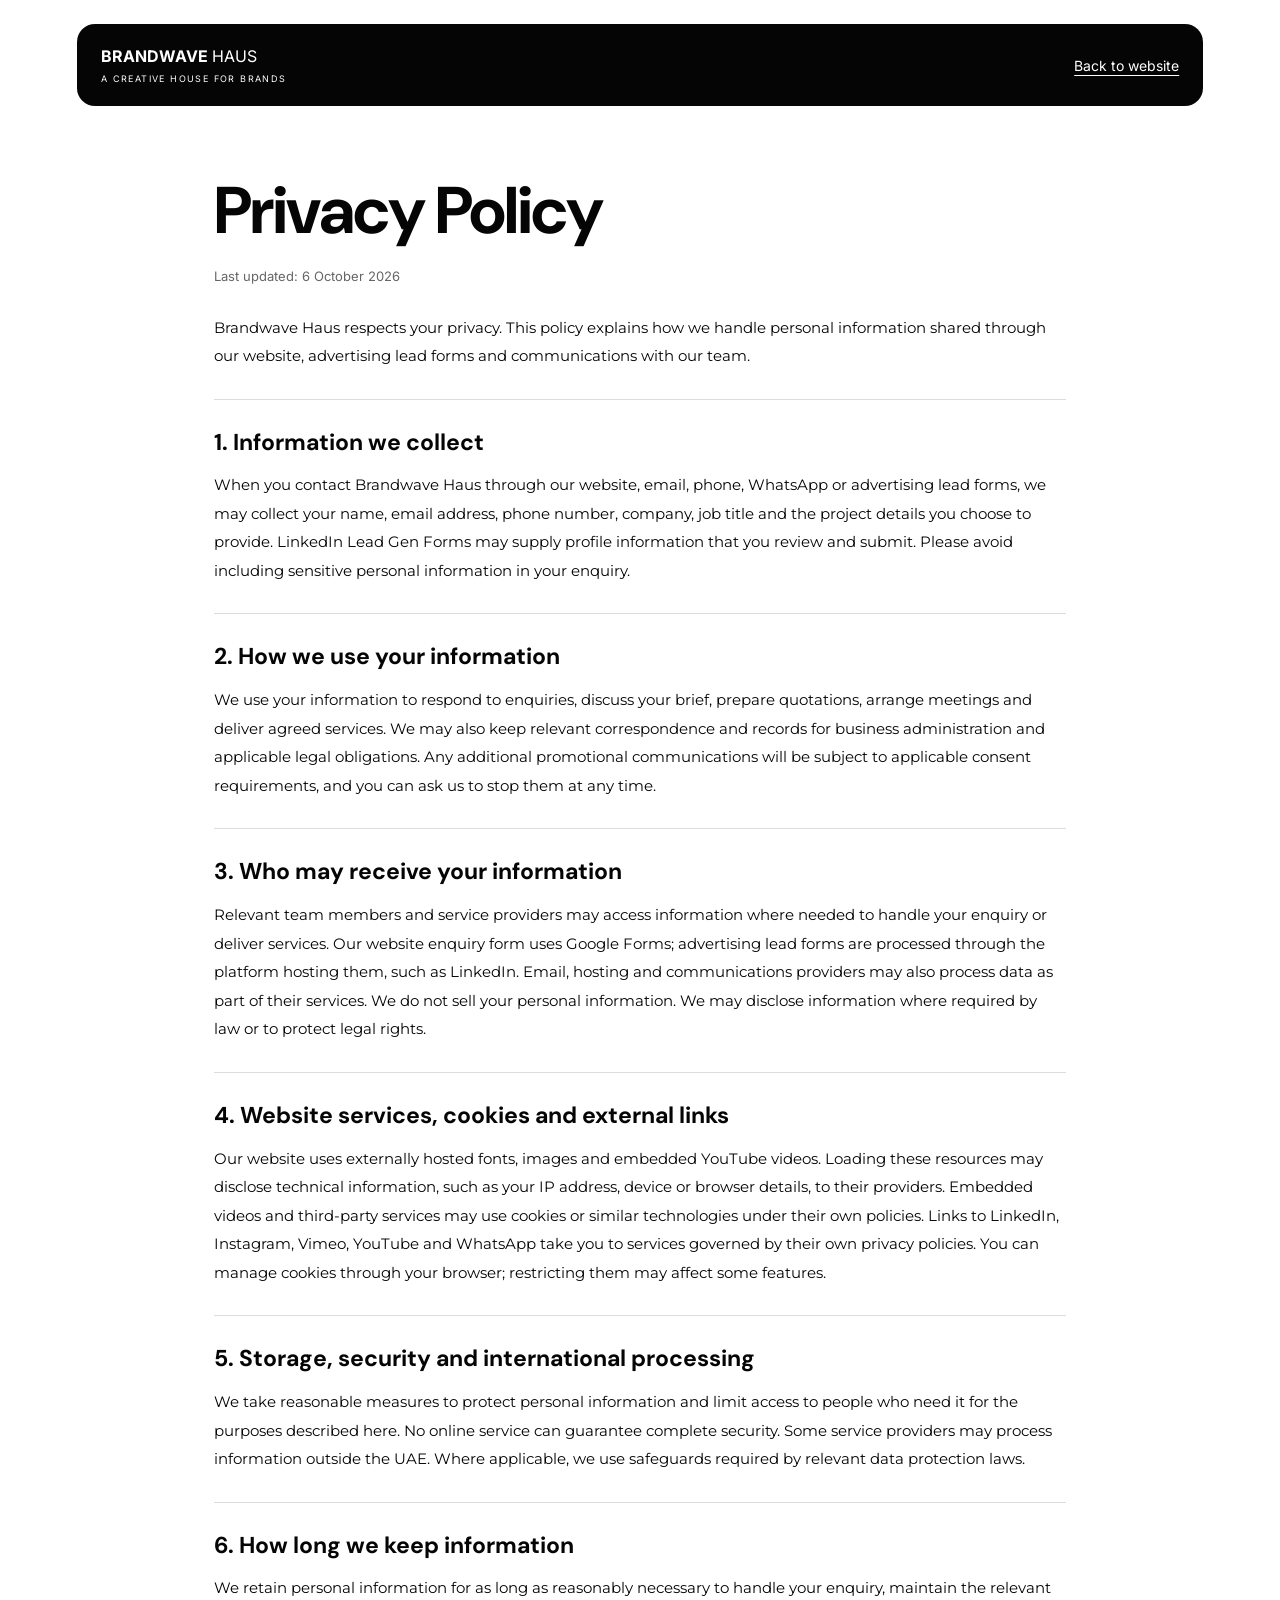
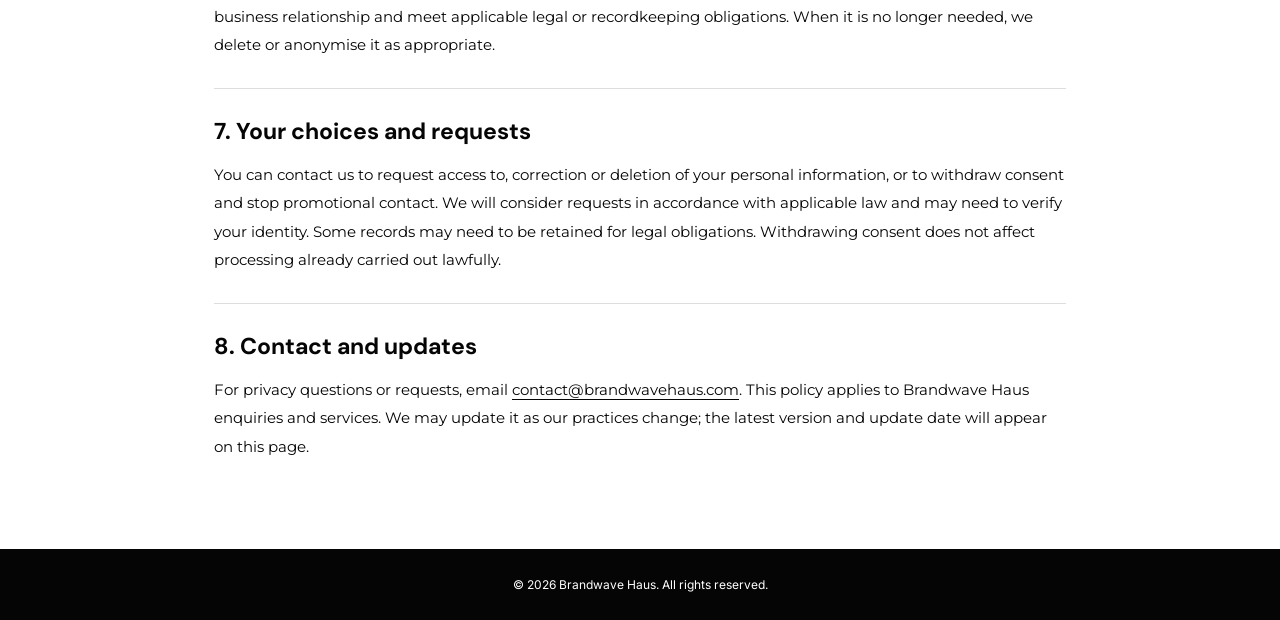
==== privacy-policy/index.html @ fa205906 "Add files via upload" ====
<!DOCTYPE html><html lang="en"><head><meta charset="utf-8"><meta name="viewport" content="width=device-width,initial-scale=1"><meta name="description" content="How Brandwave Haus handles website enquiries and advertising lead form information."><meta name="referrer" content="strict-origin-when-cross-origin"><title>Privacy Policy | Brandwave Haus</title><link rel="canonical" href="https://www.brandwavehaus.com/privacy-policy/"><link href="https://fonts.googleapis.com/css2?family=DM+Sans:wght@400;500;700&family=Inter:wght@400;500&family=Montserrat:wght@400&display=swap" rel="stylesheet"><style>*{box-sizing:border-box}body{margin:0;background:#fff;color:#050505;font-family:Montserrat,Arial,sans-serif}header{padding:24px clamp(20px,6vw,100px)}.bar{display:flex;justify-content:space-between;align-items:center;gap:20px;background:#050505;color:white;border-radius:18px;padding:22px 24px}a{color:inherit;text-underline-offset:4px}a:focus-visible{outline:2px solid currentColor;outline-offset:5px}.brand{text-decoration:none;font-family:Inter,Arial,sans-serif;white-space:nowrap}.tag{display:block;font-size:9px;letter-spacing:1.4px;margin-top:7px}.back{font:400 14px Inter,Arial,sans-serif}main{max-width:900px;padding:45px 24px 70px;margin:auto}h1,h2{font-family:'DM Sans',Arial,sans-serif}h1{font-size:clamp(38px,7vw,66px);line-height:1.1;margin:0 0 20px;letter-spacing:-2px}h2{font-size:23px;line-height:1.3;margin:0 0 14px}p{font-size:15px;line-height:1.9;margin:0 0 18px}.date{font:400 13px Inter,Arial,sans-serif;color:#666;margin-bottom:30px}section{border-top:1px solid #ddd;padding-top:28px;margin-top:28px}footer{background:#050505;color:white;padding:28px 24px;text-align:center;font:400 12px Inter,Arial,sans-serif}@media(max-width:480px){.bar{padding:18px 16px;align-items:flex-start}.brand{font-size:14px}.tag{font-size:7px;letter-spacing:.6px}.back{font-size:12px;max-width:70px}main{padding-top:30px}h2{font-size:21px}}</style></head><body><header><div class="bar"><a class="brand" href="/"><strong>BRANDWAVE</strong> HAUS<span class="tag">A CREATIVE HOUSE FOR BRANDS</span></a><a class="back" href="/">Back to website</a></div></header><main><h1>Privacy Policy</h1><p class="date">Last updated: 6 October 2026</p><p>Brandwave Haus respects your privacy. This policy explains how we handle personal information shared through our website, advertising lead forms and communications with our team.</p><section><h2>1. Information we collect</h2><p>When you contact Brandwave Haus through our website, email, phone, WhatsApp or advertising lead forms, we may collect your name, email address, phone number, company, job title and the project details you choose to provide. LinkedIn Lead Gen Forms may supply profile information that you review and submit. Please avoid including sensitive personal information in your enquiry.</p></section>
<section><h2>2. How we use your information</h2><p>We use your information to respond to enquiries, discuss your brief, prepare quotations, arrange meetings and deliver agreed services. We may also keep relevant correspondence and records for business administration and applicable legal obligations. Any additional promotional communications will be subject to applicable consent requirements, and you can ask us to stop them at any time.</p></section>
<section><h2>3. Who may receive your information</h2><p>Relevant team members and service providers may access information where needed to handle your enquiry or deliver services. Our website enquiry form uses Google Forms; advertising lead forms are processed through the platform hosting them, such as LinkedIn. Email, hosting and communications providers may also process data as part of their services. We do not sell your personal information. We may disclose information where required by law or to protect legal rights.</p></section>
<section><h2>4. Website services, cookies and external links</h2><p>Our website uses externally hosted fonts, images and embedded YouTube videos. Loading these resources may disclose technical information, such as your IP address, device or browser details, to their providers. Embedded videos and third-party services may use cookies or similar technologies under their own policies. Links to LinkedIn, Instagram, Vimeo, YouTube and WhatsApp take you to services governed by their own privacy policies. You can manage cookies through your browser; restricting them may affect some features.</p></section>
<section><h2>5. Storage, security and international processing</h2><p>We take reasonable measures to protect personal information and limit access to people who need it for the purposes described here. No online service can guarantee complete security. Some service providers may process information outside the UAE. Where applicable, we use safeguards required by relevant data protection laws.</p></section>
<section><h2>6. How long we keep information</h2><p>We retain personal information for as long as reasonably necessary to handle your enquiry, maintain the relevant business relationship and meet applicable legal or recordkeeping obligations. When it is no longer needed, we delete or anonymise it as appropriate.</p></section>
<section><h2>7. Your choices and requests</h2><p>You can contact us to request access to, correction or deletion of your personal information, or to withdraw consent and stop promotional contact. We will consider requests in accordance with applicable law and may need to verify your identity. Some records may need to be retained for legal obligations. Withdrawing consent does not affect processing already carried out lawfully.</p></section>
<section><h2>8. Contact and updates</h2><p>For privacy questions or requests, email <a href="mailto:contact@brandwavehaus.com">contact@brandwavehaus.com</a>. This policy applies to Brandwave Haus enquiries and services. We may update it as our practices change; the latest version and update date will appear on this page.</p></section></main><footer>© 2026 Brandwave Haus. All rights reserved.</footer></body></html>
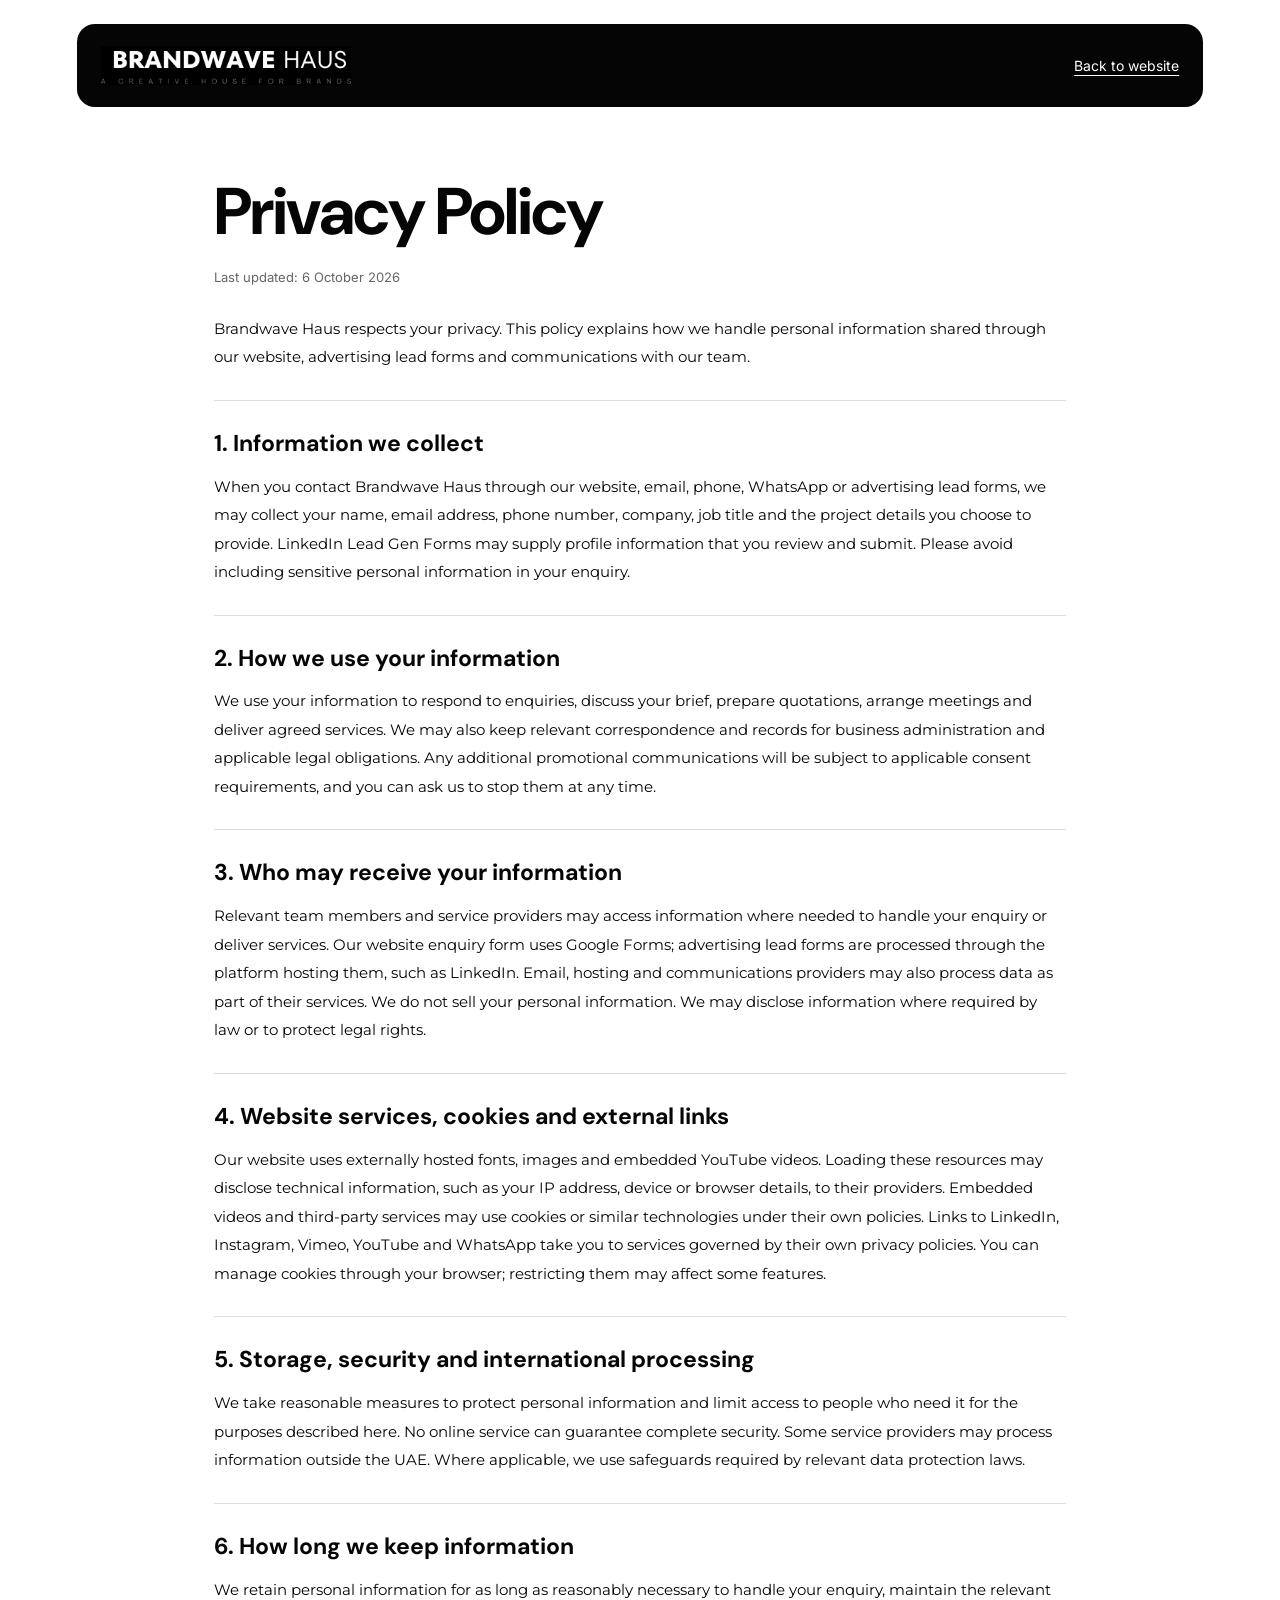
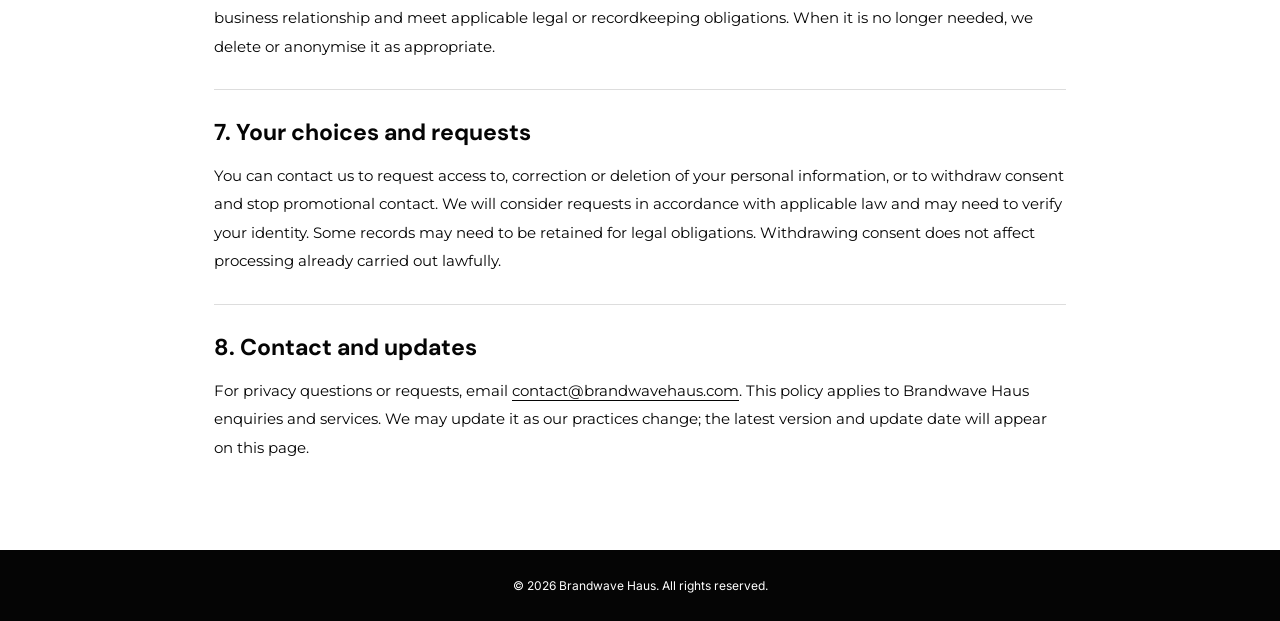
==== commit b6dff3b6: "Add files via upload" ====
--- a/privacy-policy/index.html
+++ b/privacy-policy/index.html
@@ -1,4 +1,10 @@
-<!DOCTYPE html><html lang="en"><head><meta charset="utf-8"><meta name="viewport" content="width=device-width,initial-scale=1"><meta name="description" content="How Brandwave Haus handles website enquiries and advertising lead form information."><meta name="referrer" content="strict-origin-when-cross-origin"><title>Privacy Policy | Brandwave Haus</title><link rel="canonical" href="https://www.brandwavehaus.com/privacy-policy/"><link href="https://fonts.googleapis.com/css2?family=DM+Sans:wght@400;500;700&family=Inter:wght@400;500&family=Montserrat:wght@400&display=swap" rel="stylesheet"><style>*{box-sizing:border-box}body{margin:0;background:#fff;color:#050505;font-family:Montserrat,Arial,sans-serif}header{padding:24px clamp(20px,6vw,100px)}.bar{display:flex;justify-content:space-between;align-items:center;gap:20px;background:#050505;color:white;border-radius:18px;padding:22px 24px}a{color:inherit;text-underline-offset:4px}a:focus-visible{outline:2px solid currentColor;outline-offset:5px}.brand{text-decoration:none;font-family:Inter,Arial,sans-serif;white-space:nowrap}.tag{display:block;font-size:9px;letter-spacing:1.4px;margin-top:7px}.back{font:400 14px Inter,Arial,sans-serif}main{max-width:900px;padding:45px 24px 70px;margin:auto}h1,h2{font-family:'DM Sans',Arial,sans-serif}h1{font-size:clamp(38px,7vw,66px);line-height:1.1;margin:0 0 20px;letter-spacing:-2px}h2{font-size:23px;line-height:1.3;margin:0 0 14px}p{font-size:15px;line-height:1.9;margin:0 0 18px}.date{font:400 13px Inter,Arial,sans-serif;color:#666;margin-bottom:30px}section{border-top:1px solid #ddd;padding-top:28px;margin-top:28px}footer{background:#050505;color:white;padding:28px 24px;text-align:center;font:400 12px Inter,Arial,sans-serif}@media(max-width:480px){.bar{padding:18px 16px;align-items:flex-start}.brand{font-size:14px}.tag{font-size:7px;letter-spacing:.6px}.back{font-size:12px;max-width:70px}main{padding-top:30px}h2{font-size:21px}}</style></head><body><header><div class="bar"><a class="brand" href="/"><strong>BRANDWAVE</strong> HAUS<span class="tag">A CREATIVE HOUSE FOR BRANDS</span></a><a class="back" href="/">Back to website</a></div></header><main><h1>Privacy Policy</h1><p class="date">Last updated: 6 October 2026</p><p>Brandwave Haus respects your privacy. This policy explains how we handle personal information shared through our website, advertising lead forms and communications with our team.</p><section><h2>1. Information we collect</h2><p>When you contact Brandwave Haus through our website, email, phone, WhatsApp or advertising lead forms, we may collect your name, email address, phone number, company, job title and the project details you choose to provide. LinkedIn Lead Gen Forms may supply profile information that you review and submit. Please avoid including sensitive personal information in your enquiry.</p></section>
+<!DOCTYPE html><html lang="en"><head><meta charset="utf-8"><meta name="viewport" content="width=device-width,initial-scale=1"><meta name="description" content="How Brandwave Haus handles website enquiries and advertising lead form information."><meta name="referrer" content="strict-origin-when-cross-origin"><title>Privacy Policy | Brandwave Haus</title><link rel="canonical" href="https://www.brandwavehaus.com/privacy-policy/"><link href="https://fonts.googleapis.com/css2?family=DM+Sans:wght@400;500;700&family=Inter:wght@400;500&family=Montserrat:wght@400&display=swap" rel="stylesheet"><style>*{box-sizing:border-box}body{margin:0;background:#fff;color:#050505;font-family:Montserrat,Arial,sans-serif}header{padding:24px clamp(20px,6vw,100px)}.bar{display:flex;justify-content:space-between;align-items:center;gap:20px;background:#050505;color:white;border-radius:18px;padding:22px 24px}a{color:inherit;text-underline-offset:4px}a:focus-visible{outline:2px solid currentColor;outline-offset:5px}.brand{text-decoration:none;font-family:Inter,Arial,sans-serif;white-space:nowrap}.tag{display:block;font-size:9px;letter-spacing:1.4px;margin-top:7px}.back{font:400 14px Inter,Arial,sans-serif}main{max-width:900px;padding:45px 24px 70px;margin:auto}h1,h2{font-family:'DM Sans',Arial,sans-serif}h1{font-size:clamp(38px,7vw,66px);line-height:1.1;margin:0 0 20px;letter-spacing:-2px}h2{font-size:23px;line-height:1.3;margin:0 0 14px}p{font-size:15px;line-height:1.9;margin:0 0 18px}.date{font:400 13px Inter,Arial,sans-serif;color:#666;margin-bottom:30px}section{border-top:1px solid #ddd;padding-top:28px;margin-top:28px}footer{background:#050505;color:white;padding:28px 24px;text-align:center;font:400 12px Inter,Arial,sans-serif}@media(max-width:480px){.bar{padding:18px 16px;align-items:flex-start}.brand{font-size:14px}.tag{font-size:7px;letter-spacing:.6px}.back{font-size:12px;max-width:70px}main{padding-top:30px}h2{font-size:21px}}
+/* Official supplied logo, preserving artwork and slogan placement. */
+.logo-window{display:block;position:relative;width:250px;aspect-ratio:352 / 55;overflow:hidden;flex-shrink:0;background:#000}
+.logo-window img{position:absolute;top:0;left:0;width:142.0455%;max-width:none;height:auto;transform:translate(-13.8%,-42%)}
+@media(max-width:820px){.logo-window{width:210px}}
+@media(max-width:380px){.logo-window{width:180px}}
+</style></head><body><header><div class="bar"><a class="brand" href="/"><span class="logo-window"><img src="/brandwave-logo.png" alt="Brandwave Haus — A Creative House for Brands" width="500" height="500"></span></a><a class="back" href="/">Back to website</a></div></header><main><h1>Privacy Policy</h1><p class="date">Last updated: 6 October 2026</p><p>Brandwave Haus respects your privacy. This policy explains how we handle personal information shared through our website, advertising lead forms and communications with our team.</p><section><h2>1. Information we collect</h2><p>When you contact Brandwave Haus through our website, email, phone, WhatsApp or advertising lead forms, we may collect your name, email address, phone number, company, job title and the project details you choose to provide. LinkedIn Lead Gen Forms may supply profile information that you review and submit. Please avoid including sensitive personal information in your enquiry.</p></section>
 <section><h2>2. How we use your information</h2><p>We use your information to respond to enquiries, discuss your brief, prepare quotations, arrange meetings and deliver agreed services. We may also keep relevant correspondence and records for business administration and applicable legal obligations. Any additional promotional communications will be subject to applicable consent requirements, and you can ask us to stop them at any time.</p></section>
 <section><h2>3. Who may receive your information</h2><p>Relevant team members and service providers may access information where needed to handle your enquiry or deliver services. Our website enquiry form uses Google Forms; advertising lead forms are processed through the platform hosting them, such as LinkedIn. Email, hosting and communications providers may also process data as part of their services. We do not sell your personal information. We may disclose information where required by law or to protect legal rights.</p></section>
 <section><h2>4. Website services, cookies and external links</h2><p>Our website uses externally hosted fonts, images and embedded YouTube videos. Loading these resources may disclose technical information, such as your IP address, device or browser details, to their providers. Embedded videos and third-party services may use cookies or similar technologies under their own policies. Links to LinkedIn, Instagram, Vimeo, YouTube and WhatsApp take you to services governed by their own privacy policies. You can manage cookies through your browser; restricting them may affect some features.</p></section>
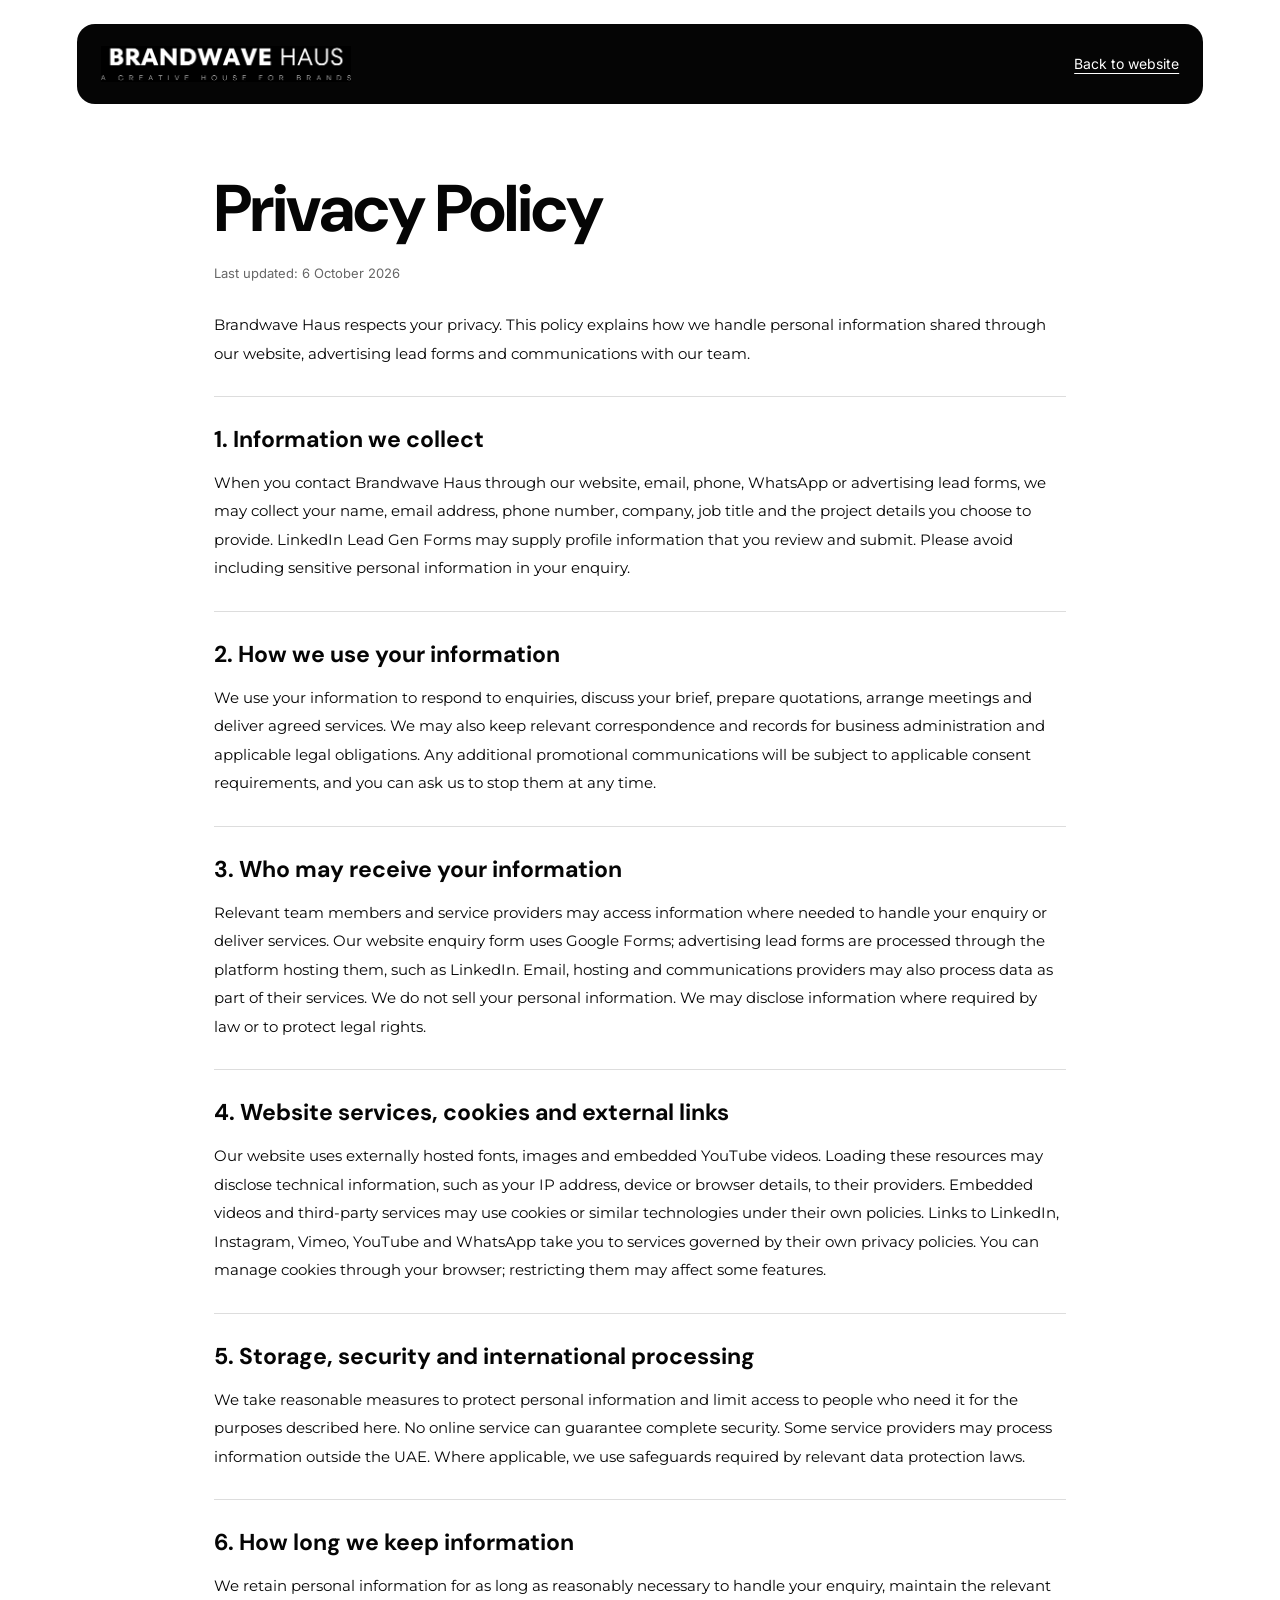
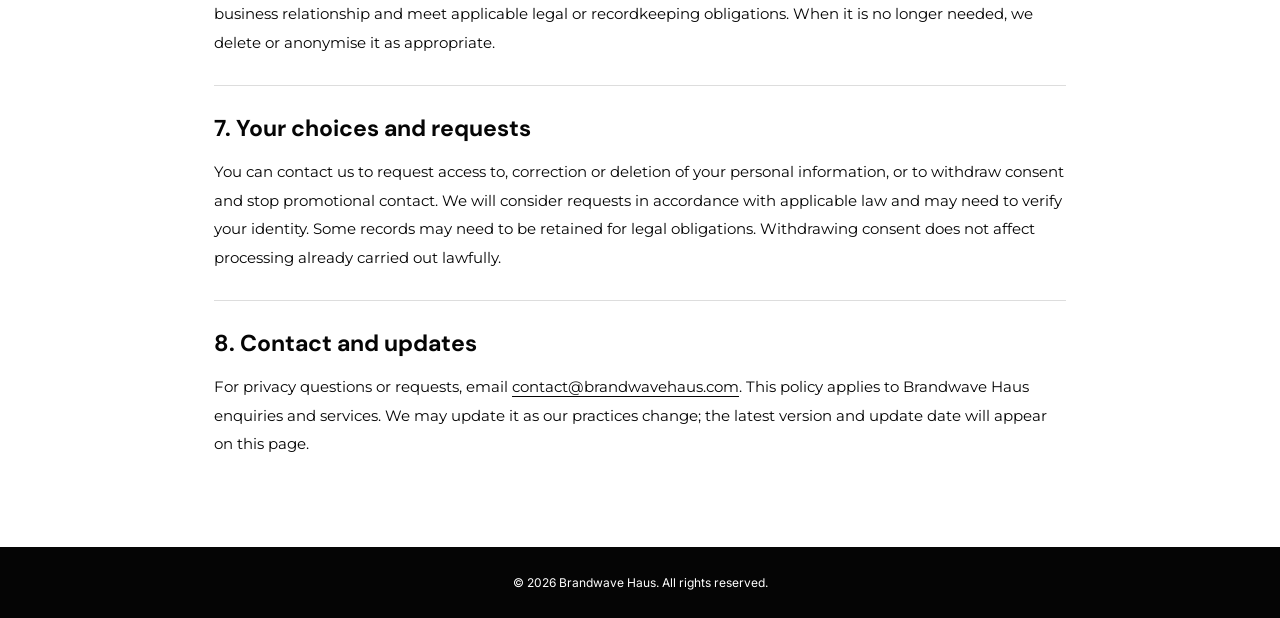
==== commit 3cdfaada: "Add files via upload" ====
--- a/privacy-policy/index.html
+++ b/privacy-policy/index.html
@@ -1,10 +1,10 @@
 <!DOCTYPE html><html lang="en"><head><meta charset="utf-8"><meta name="viewport" content="width=device-width,initial-scale=1"><meta name="description" content="How Brandwave Haus handles website enquiries and advertising lead form information."><meta name="referrer" content="strict-origin-when-cross-origin"><title>Privacy Policy | Brandwave Haus</title><link rel="canonical" href="https://www.brandwavehaus.com/privacy-policy/"><link href="https://fonts.googleapis.com/css2?family=DM+Sans:wght@400;500;700&family=Inter:wght@400;500&family=Montserrat:wght@400&display=swap" rel="stylesheet"><style>*{box-sizing:border-box}body{margin:0;background:#fff;color:#050505;font-family:Montserrat,Arial,sans-serif}header{padding:24px clamp(20px,6vw,100px)}.bar{display:flex;justify-content:space-between;align-items:center;gap:20px;background:#050505;color:white;border-radius:18px;padding:22px 24px}a{color:inherit;text-underline-offset:4px}a:focus-visible{outline:2px solid currentColor;outline-offset:5px}.brand{text-decoration:none;font-family:Inter,Arial,sans-serif;white-space:nowrap}.tag{display:block;font-size:9px;letter-spacing:1.4px;margin-top:7px}.back{font:400 14px Inter,Arial,sans-serif}main{max-width:900px;padding:45px 24px 70px;margin:auto}h1,h2{font-family:'DM Sans',Arial,sans-serif}h1{font-size:clamp(38px,7vw,66px);line-height:1.1;margin:0 0 20px;letter-spacing:-2px}h2{font-size:23px;line-height:1.3;margin:0 0 14px}p{font-size:15px;line-height:1.9;margin:0 0 18px}.date{font:400 13px Inter,Arial,sans-serif;color:#666;margin-bottom:30px}section{border-top:1px solid #ddd;padding-top:28px;margin-top:28px}footer{background:#050505;color:white;padding:28px 24px;text-align:center;font:400 12px Inter,Arial,sans-serif}@media(max-width:480px){.bar{padding:18px 16px;align-items:flex-start}.brand{font-size:14px}.tag{font-size:7px;letter-spacing:.6px}.back{font-size:12px;max-width:70px}main{padding-top:30px}h2{font-size:21px}}
 /* Official supplied logo, preserving artwork and slogan placement. */
-.logo-window{display:block;position:relative;width:250px;aspect-ratio:352 / 55;overflow:hidden;flex-shrink:0;background:#000}
-.logo-window img{position:absolute;top:0;left:0;width:142.0455%;max-width:none;height:auto;transform:translate(-13.8%,-42%)}
+.logo-window{display:block;position:relative;width:250px;aspect-ratio:1014 / 144;overflow:hidden;flex-shrink:0;background:#000}
+.logo-window img{position:absolute;top:0;left:0;width:141.2229%;max-width:none;height:auto;transform:translate(-14.595%,-43.058%)}
 @media(max-width:820px){.logo-window{width:210px}}
 @media(max-width:380px){.logo-window{width:180px}}
-</style></head><body><header><div class="bar"><a class="brand" href="/"><span class="logo-window"><img src="/brandwave-logo.png" alt="Brandwave Haus — A Creative House for Brands" width="500" height="500"></span></a><a class="back" href="/">Back to website</a></div></header><main><h1>Privacy Policy</h1><p class="date">Last updated: 6 October 2026</p><p>Brandwave Haus respects your privacy. This policy explains how we handle personal information shared through our website, advertising lead forms and communications with our team.</p><section><h2>1. Information we collect</h2><p>When you contact Brandwave Haus through our website, email, phone, WhatsApp or advertising lead forms, we may collect your name, email address, phone number, company, job title and the project details you choose to provide. LinkedIn Lead Gen Forms may supply profile information that you review and submit. Please avoid including sensitive personal information in your enquiry.</p></section>
+</style></head><body><header><div class="bar"><a class="brand" href="/"><span class="logo-window"><img src="/brandwave-logo.png?v=20261006-highres" alt="Brandwave Haus — A Creative House for Brands" width="1432" height="1426"></span></a><a class="back" href="/">Back to website</a></div></header><main><h1>Privacy Policy</h1><p class="date">Last updated: 6 October 2026</p><p>Brandwave Haus respects your privacy. This policy explains how we handle personal information shared through our website, advertising lead forms and communications with our team.</p><section><h2>1. Information we collect</h2><p>When you contact Brandwave Haus through our website, email, phone, WhatsApp or advertising lead forms, we may collect your name, email address, phone number, company, job title and the project details you choose to provide. LinkedIn Lead Gen Forms may supply profile information that you review and submit. Please avoid including sensitive personal information in your enquiry.</p></section>
 <section><h2>2. How we use your information</h2><p>We use your information to respond to enquiries, discuss your brief, prepare quotations, arrange meetings and deliver agreed services. We may also keep relevant correspondence and records for business administration and applicable legal obligations. Any additional promotional communications will be subject to applicable consent requirements, and you can ask us to stop them at any time.</p></section>
 <section><h2>3. Who may receive your information</h2><p>Relevant team members and service providers may access information where needed to handle your enquiry or deliver services. Our website enquiry form uses Google Forms; advertising lead forms are processed through the platform hosting them, such as LinkedIn. Email, hosting and communications providers may also process data as part of their services. We do not sell your personal information. We may disclose information where required by law or to protect legal rights.</p></section>
 <section><h2>4. Website services, cookies and external links</h2><p>Our website uses externally hosted fonts, images and embedded YouTube videos. Loading these resources may disclose technical information, such as your IP address, device or browser details, to their providers. Embedded videos and third-party services may use cookies or similar technologies under their own policies. Links to LinkedIn, Instagram, Vimeo, YouTube and WhatsApp take you to services governed by their own privacy policies. You can manage cookies through your browser; restricting them may affect some features.</p></section>
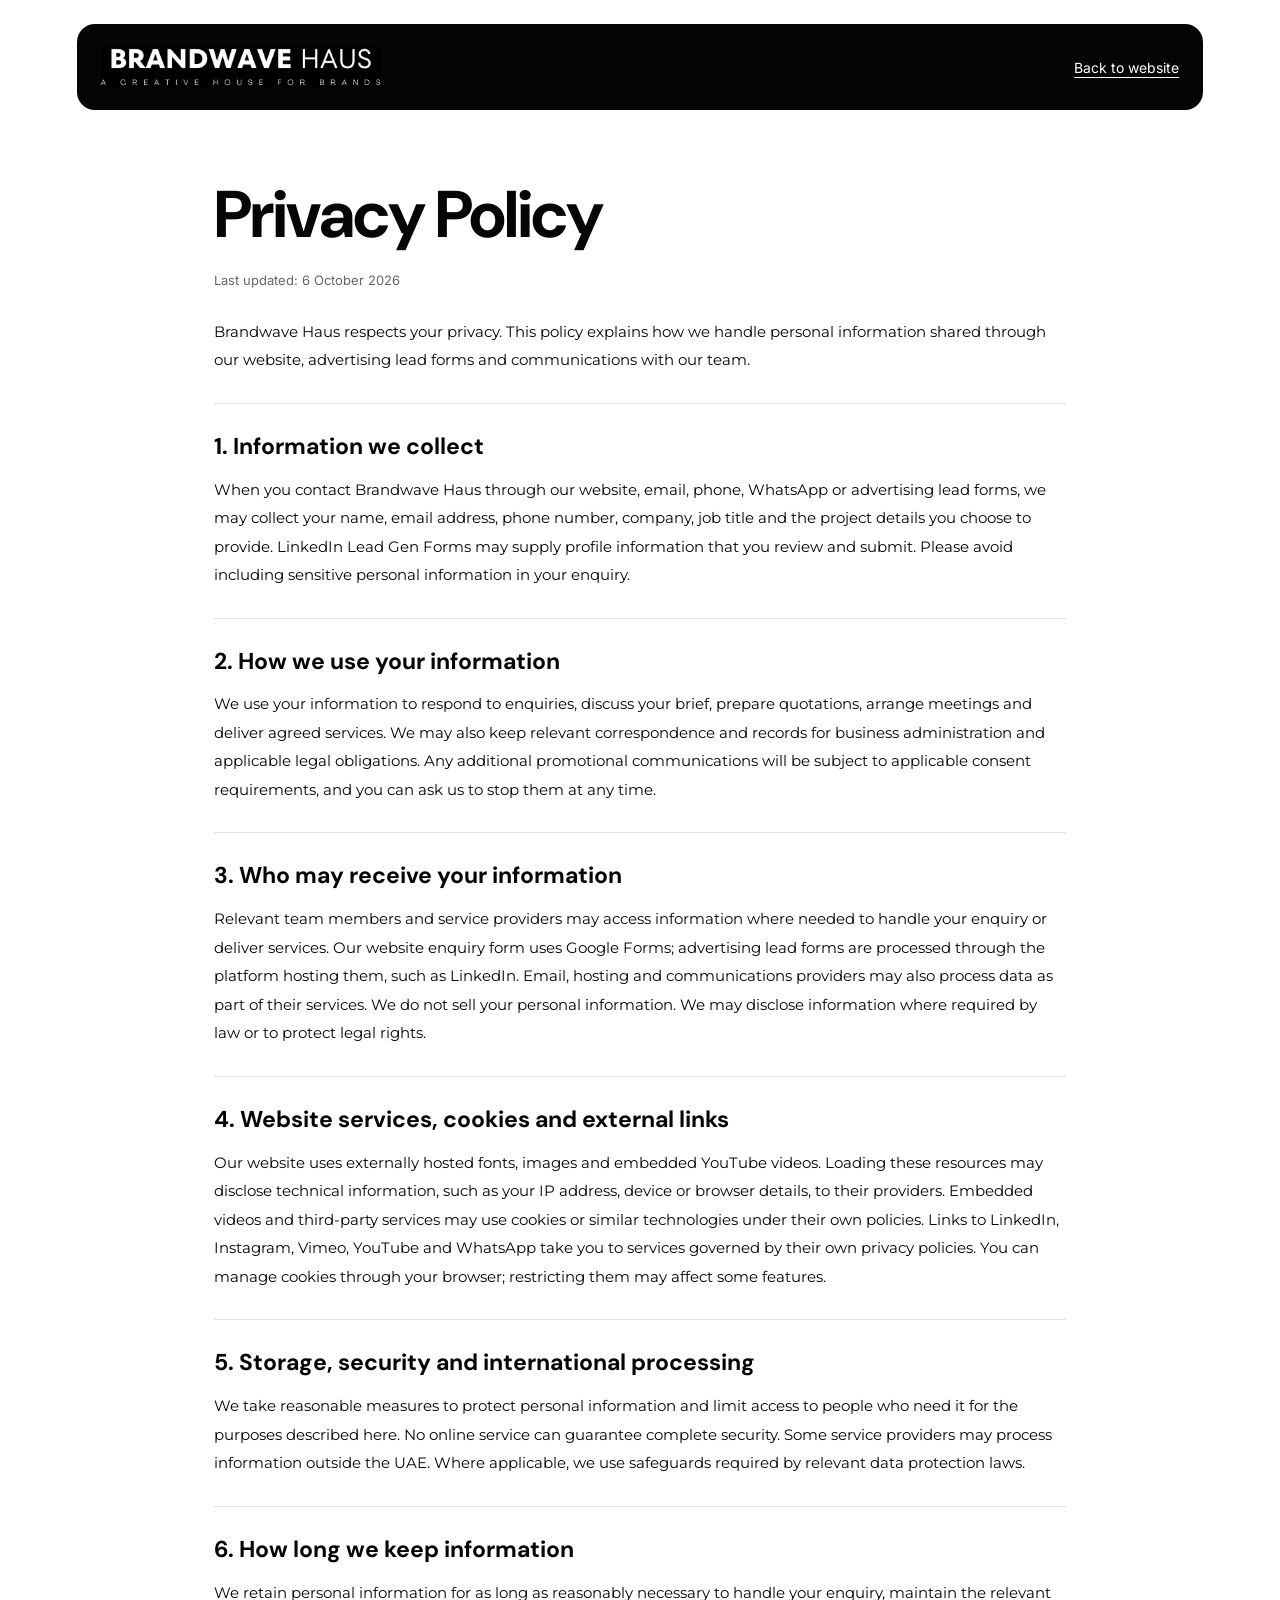
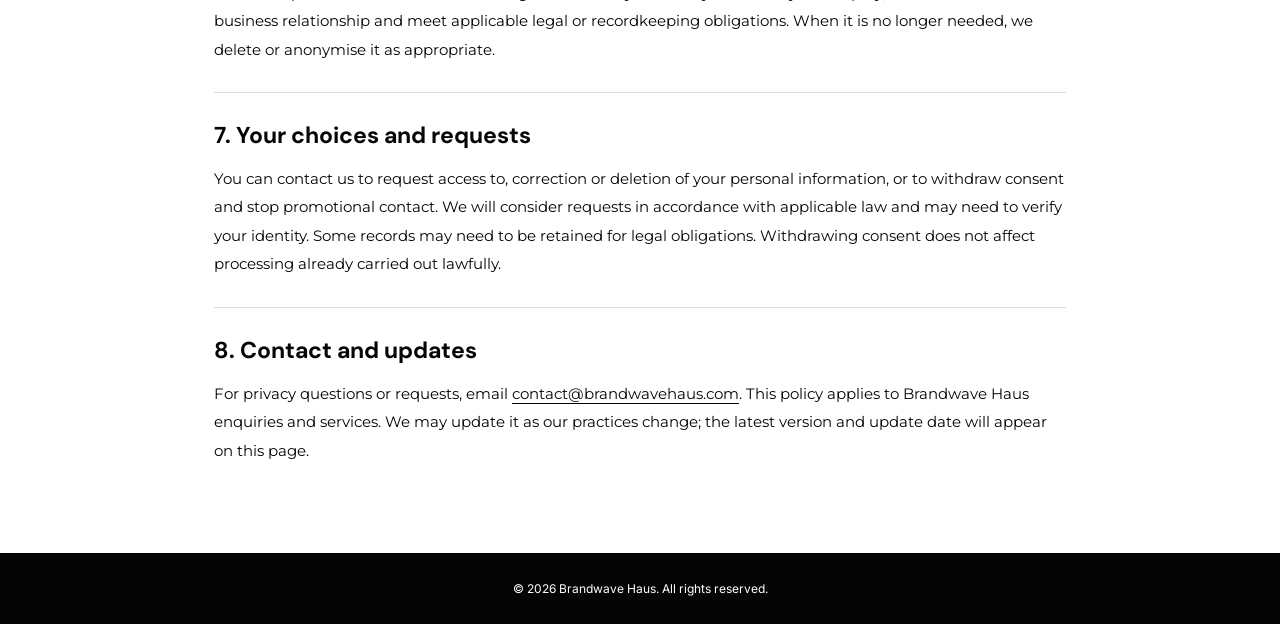
==== commit ba238a3c: "Add files via upload" ====
--- a/privacy-policy/index.html
+++ b/privacy-policy/index.html
@@ -1,10 +1,10 @@
 <!DOCTYPE html><html lang="en"><head><meta charset="utf-8"><meta name="viewport" content="width=device-width,initial-scale=1"><meta name="description" content="How Brandwave Haus handles website enquiries and advertising lead form information."><meta name="referrer" content="strict-origin-when-cross-origin"><title>Privacy Policy | Brandwave Haus</title><link rel="canonical" href="https://www.brandwavehaus.com/privacy-policy/"><link href="https://fonts.googleapis.com/css2?family=DM+Sans:wght@400;500;700&family=Inter:wght@400;500&family=Montserrat:wght@400&display=swap" rel="stylesheet"><style>*{box-sizing:border-box}body{margin:0;background:#fff;color:#050505;font-family:Montserrat,Arial,sans-serif}header{padding:24px clamp(20px,6vw,100px)}.bar{display:flex;justify-content:space-between;align-items:center;gap:20px;background:#050505;color:white;border-radius:18px;padding:22px 24px}a{color:inherit;text-underline-offset:4px}a:focus-visible{outline:2px solid currentColor;outline-offset:5px}.brand{text-decoration:none;font-family:Inter,Arial,sans-serif;white-space:nowrap}.tag{display:block;font-size:9px;letter-spacing:1.4px;margin-top:7px}.back{font:400 14px Inter,Arial,sans-serif}main{max-width:900px;padding:45px 24px 70px;margin:auto}h1,h2{font-family:'DM Sans',Arial,sans-serif}h1{font-size:clamp(38px,7vw,66px);line-height:1.1;margin:0 0 20px;letter-spacing:-2px}h2{font-size:23px;line-height:1.3;margin:0 0 14px}p{font-size:15px;line-height:1.9;margin:0 0 18px}.date{font:400 13px Inter,Arial,sans-serif;color:#666;margin-bottom:30px}section{border-top:1px solid #ddd;padding-top:28px;margin-top:28px}footer{background:#050505;color:white;padding:28px 24px;text-align:center;font:400 12px Inter,Arial,sans-serif}@media(max-width:480px){.bar{padding:18px 16px;align-items:flex-start}.brand{font-size:14px}.tag{font-size:7px;letter-spacing:.6px}.back{font-size:12px;max-width:70px}main{padding-top:30px}h2{font-size:21px}}
 /* Official supplied logo, preserving artwork and slogan placement. */
-.logo-window{display:block;position:relative;width:250px;aspect-ratio:1014 / 144;overflow:hidden;flex-shrink:0;background:#000}
-.logo-window img{position:absolute;top:0;left:0;width:141.2229%;max-width:none;height:auto;transform:translate(-14.595%,-43.058%)}
-@media(max-width:820px){.logo-window{width:210px}}
+.logo-window{display:block;position:relative;width:280px;aspect-ratio:798 / 120;overflow:hidden;flex-shrink:0;background:#000}
+.logo-window img{position:absolute;top:0;left:0;width:140.6015%;max-width:none;height:auto;transform:translate(-14.5276%,-42.6391%)}
+@media(max-width:820px){.logo-window{width:230px}}
 @media(max-width:380px){.logo-window{width:180px}}
-</style></head><body><header><div class="bar"><a class="brand" href="/"><span class="logo-window"><img src="/brandwave-logo.png?v=20261006-highres" alt="Brandwave Haus — A Creative House for Brands" width="1432" height="1426"></span></a><a class="back" href="/">Back to website</a></div></header><main><h1>Privacy Policy</h1><p class="date">Last updated: 6 October 2026</p><p>Brandwave Haus respects your privacy. This policy explains how we handle personal information shared through our website, advertising lead forms and communications with our team.</p><section><h2>1. Information we collect</h2><p>When you contact Brandwave Haus through our website, email, phone, WhatsApp or advertising lead forms, we may collect your name, email address, phone number, company, job title and the project details you choose to provide. LinkedIn Lead Gen Forms may supply profile information that you review and submit. Please avoid including sensitive personal information in your enquiry.</p></section>
+</style></head><body><header><div class="bar"><a class="brand" href="/"><span class="logo-window"><img src="/brandwave-logo.png?v=20261006-bright-logo" alt="Brandwave Haus — A Creative House for Brands" width="1122" height="1114"></span></a><a class="back" href="/">Back to website</a></div></header><main><h1>Privacy Policy</h1><p class="date">Last updated: 6 October 2026</p><p>Brandwave Haus respects your privacy. This policy explains how we handle personal information shared through our website, advertising lead forms and communications with our team.</p><section><h2>1. Information we collect</h2><p>When you contact Brandwave Haus through our website, email, phone, WhatsApp or advertising lead forms, we may collect your name, email address, phone number, company, job title and the project details you choose to provide. LinkedIn Lead Gen Forms may supply profile information that you review and submit. Please avoid including sensitive personal information in your enquiry.</p></section>
 <section><h2>2. How we use your information</h2><p>We use your information to respond to enquiries, discuss your brief, prepare quotations, arrange meetings and deliver agreed services. We may also keep relevant correspondence and records for business administration and applicable legal obligations. Any additional promotional communications will be subject to applicable consent requirements, and you can ask us to stop them at any time.</p></section>
 <section><h2>3. Who may receive your information</h2><p>Relevant team members and service providers may access information where needed to handle your enquiry or deliver services. Our website enquiry form uses Google Forms; advertising lead forms are processed through the platform hosting them, such as LinkedIn. Email, hosting and communications providers may also process data as part of their services. We do not sell your personal information. We may disclose information where required by law or to protect legal rights.</p></section>
 <section><h2>4. Website services, cookies and external links</h2><p>Our website uses externally hosted fonts, images and embedded YouTube videos. Loading these resources may disclose technical information, such as your IP address, device or browser details, to their providers. Embedded videos and third-party services may use cookies or similar technologies under their own policies. Links to LinkedIn, Instagram, Vimeo, YouTube and WhatsApp take you to services governed by their own privacy policies. You can manage cookies through your browser; restricting them may affect some features.</p></section>
